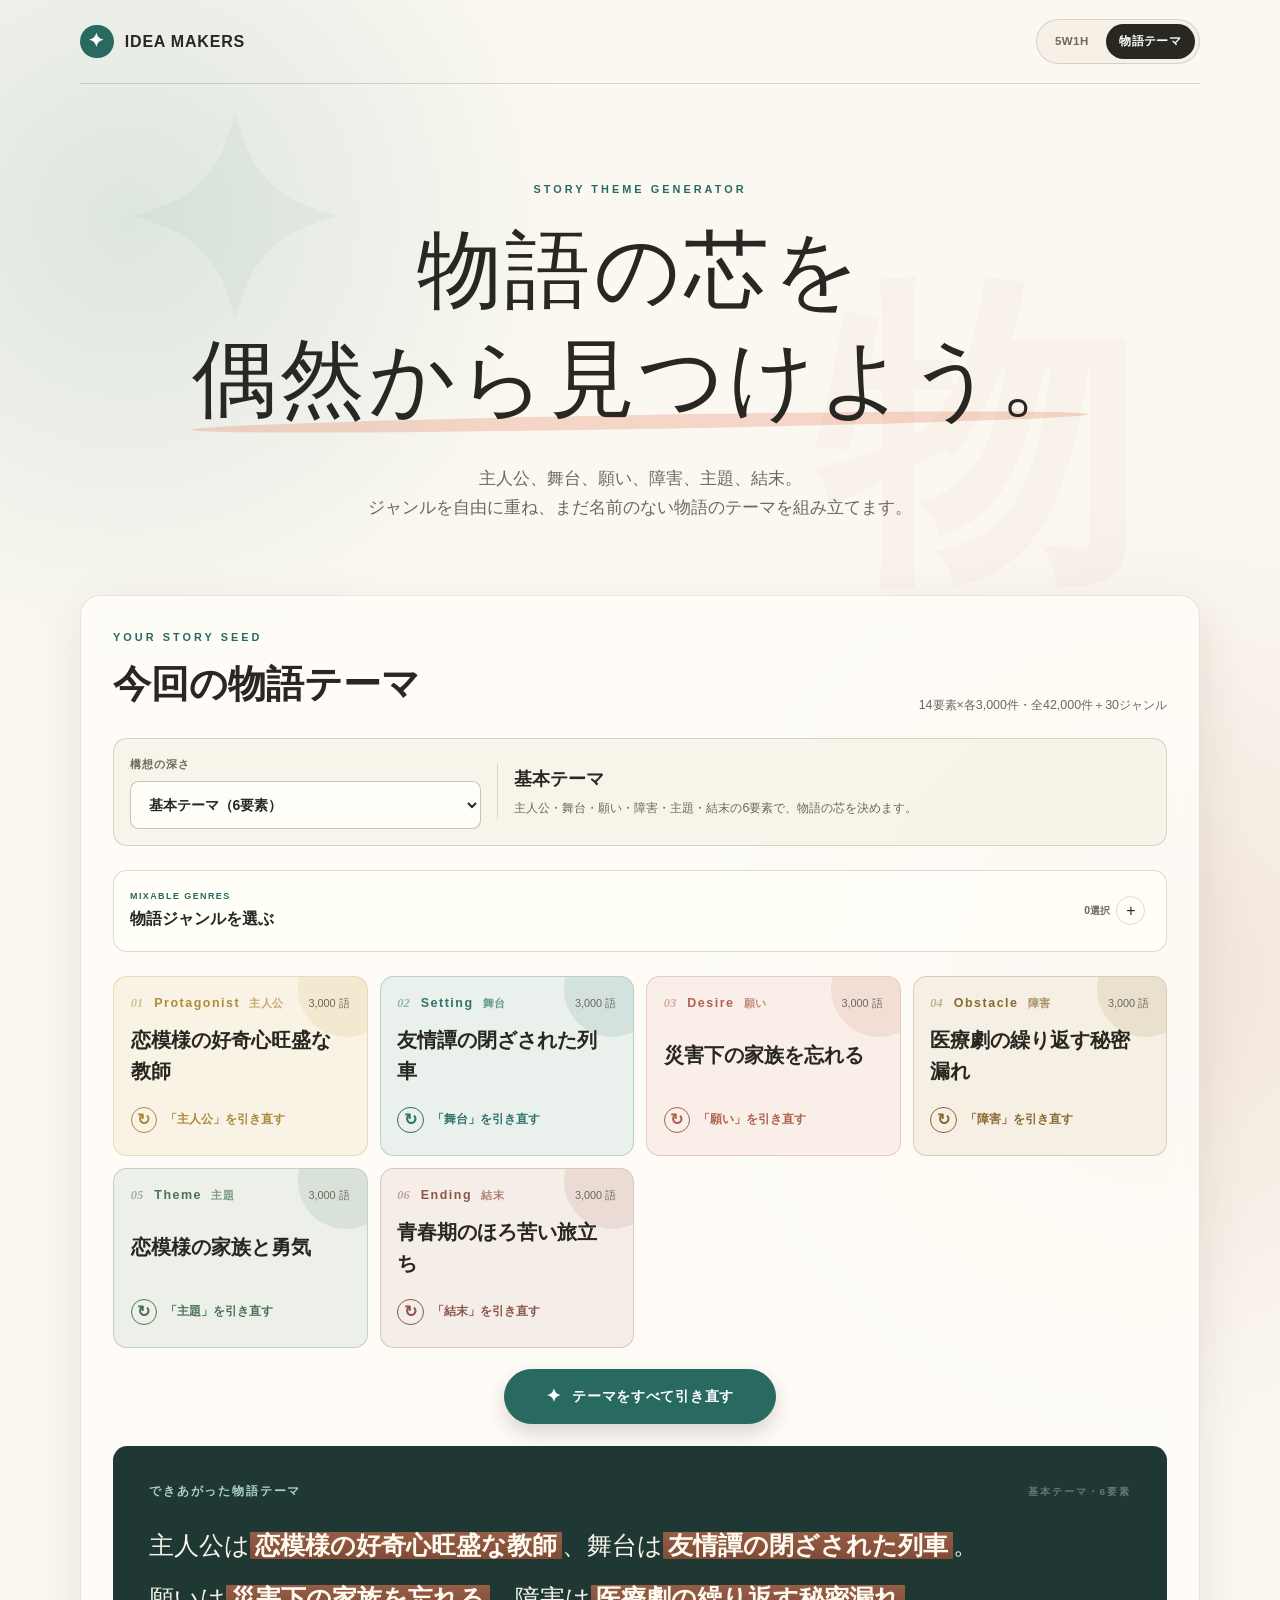
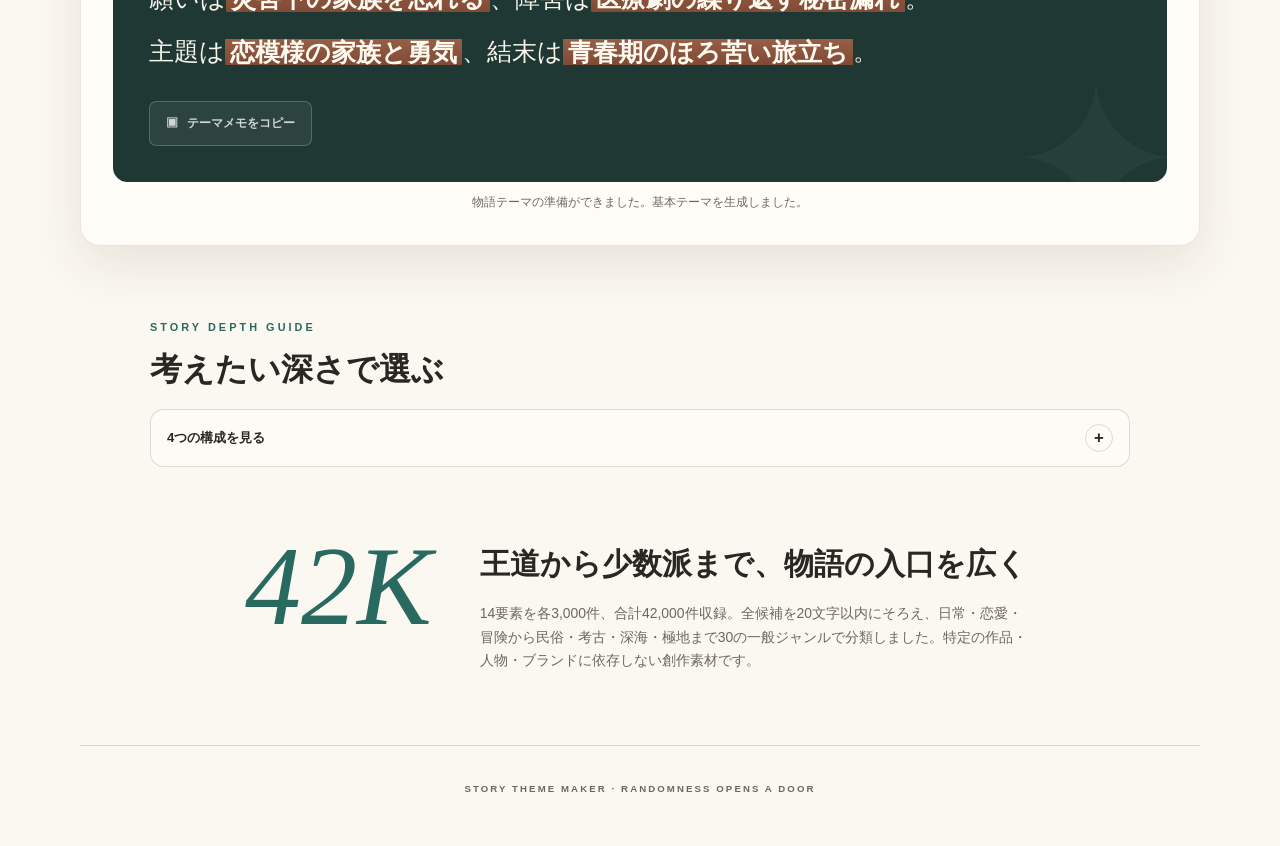
==== story.html @ 65b14dcf "release v1.2.0: add story theme maker" ====
<!doctype html>
<html lang="ja">
  <head>
    <meta charset="UTF-8">
    <meta name="viewport" content="width=device-width, initial-scale=1">
    <meta name="theme-color" content="#f4eee2">
    <meta
      name="description"
      content="主人公・舞台・願い・障害・主題・結末などをランダムに組み合わせる物語テーマメーカー。30ジャンルを複数選択してミックスできます。"
    >
    <title>物語テーマメーカー | 物語の芯をランダムに見つける</title>
    <link rel="stylesheet" href="./styles.css">
    <script src="./story.js" defer></script>
  </head>
  <body class="story-page">
    <a class="skip-link" href="#story-generator">テーマメーカーへ移動</a>

    <div class="page-shell">
      <header class="site-header">
        <a class="brand" href="./" aria-label="5W1H+メーカー トップ">
          <span class="brand-mark story-brand-mark" aria-hidden="true">✦</span>
          <span>IDEA MAKERS</span>
        </a>
        <nav class="mode-nav" aria-label="メーカーを切り替える">
          <a class="mode-link" href="./">5W1H</a>
          <a class="mode-link is-active" href="./story.html" aria-current="page">物語テーマ</a>
        </nav>
      </header>

      <main>
        <section class="hero story-hero" aria-labelledby="page-title">
          <p class="eyebrow">STORY THEME GENERATOR</p>
          <h1 id="page-title">物語の芯を<br><span>偶然から見つけよう。</span></h1>
          <p class="lead">
            主人公、舞台、願い、障害、主題、結末。<br class="lead-break">
            ジャンルを自由に重ね、まだ名前のない物語のテーマを組み立てます。
          </p>
        </section>

        <section id="story-generator" class="generator story-generator" aria-labelledby="story-generator-title" aria-busy="true">
          <div class="section-heading">
            <div>
              <p class="section-kicker">YOUR STORY SEED</p>
              <h2 id="story-generator-title">今回の物語テーマ</h2>
            </div>
            <p class="data-summary" id="story-data-summary">テーマ候補を準備しています…</p>
          </div>

          <div class="format-picker">
            <div class="format-control">
              <label for="story-format-select">構想の深さ</label>
              <select id="story-format-select" disabled aria-describedby="story-format-description"></select>
            </div>
            <div class="format-copy">
              <strong id="story-format-title">基本テーマ</strong>
              <p id="story-format-description">物語の芯となる6要素を組み合わせます。</p>
            </div>
          </div>

          <section class="facet-picker story-genre-picker" aria-labelledby="story-genre-title">
            <details class="facet-master">
              <summary class="facet-master-summary">
                <span>
                  <small>MIXABLE GENRES</small>
                  <strong id="story-genre-title">物語ジャンルを選ぶ</strong>
                </span>
                <span id="story-genre-count">0選択</span>
              </summary>
              <div class="facet-body">
                <div class="facet-heading">
                  <div>
                    <p class="facet-kicker">GENRE MIX</p>
                    <h3>複数ジャンルをミックス</h3>
                  </div>
                  <p>未選択なら全ジャンル、複数選択なら選んだジャンル内から要素ごとにランダム選出します。</p>
                </div>
                <div class="facet-options story-genre-options" id="story-genre-options"></div>
                <div class="facet-footer">
                  <p id="story-genre-summary">ジャンルを準備しています…</p>
                  <button class="facet-clear-button" id="story-genre-clear" type="button" disabled>選択をクリア</button>
                </div>
              </div>
            </details>
          </section>

          <div class="error-panel" id="story-error-panel" role="alert" hidden>
            <div class="error-icon" aria-hidden="true">!</div>
            <div>
              <h3>テーマ候補を読み込めませんでした</h3>
              <p id="story-error-message">通信状態を確認して、もう一度お試しください。</p>
              <p class="local-note">ファイルを直接開かず、ローカルサーバーまたはGitHub Pagesから表示してください。</p>
              <button class="button button-secondary" id="story-retry-button" type="button">もう一度読み込む</button>
            </div>
          </div>

          <div class="word-grid story-grid" id="story-grid" aria-live="polite"></div>

          <div class="main-actions">
            <button class="button button-primary story-primary-button" id="story-reroll-all" type="button" disabled>
              <span class="dice" aria-hidden="true">✦</span>
              テーマをすべて引き直す
            </button>
          </div>

          <section class="sentence-panel story-result-panel" aria-labelledby="story-result-title">
            <div class="sentence-heading">
              <h3 id="story-result-title">できあがった物語テーマ</h3>
              <span id="story-result-format">基本テーマ・6要素</span>
            </div>
            <p class="sentence story-sentence" id="story-result-output">テーマ候補を読み込んでいます。</p>
            <button class="copy-button" id="story-copy-button" type="button" disabled>
              <span aria-hidden="true">▣</span>
              <span id="story-copy-label">テーマメモをコピー</span>
            </button>
          </section>

          <p class="status" id="story-status" role="status" aria-live="polite"></p>
        </section>

        <section class="format-guide" aria-labelledby="story-guide-title">
          <div class="guide-heading">
            <p class="section-kicker">STORY DEPTH GUIDE</p>
            <h2 id="story-guide-title">考えたい深さで選ぶ</h2>
          </div>
          <details class="guide-details">
            <summary>4つの構成を見る</summary>
            <div class="table-wrap">
              <table>
                <thead><tr><th scope="col">構成</th><th scope="col">要素</th><th scope="col">向いている場面</th></tr></thead>
                <tbody>
                  <tr><th scope="row">基本テーマ</th><td>6要素</td><td>短い発想、テーマ決め</td></tr>
                  <tr><th scope="row">人物中心</th><td>8要素</td><td>感情、関係、人物の変化</td></tr>
                  <tr><th scope="row">展開中心</th><td>10要素</td><td>事件、目的、物語の流れ</td></tr>
                  <tr><th scope="row">フル構想</th><td>14要素</td><td>長編の初期設計、案出し</td></tr>
                </tbody>
              </table>
            </div>
          </details>
        </section>

        <aside class="about story-about" aria-labelledby="story-about-title">
          <div class="about-mark" aria-hidden="true">42K</div>
          <div>
            <h2 id="story-about-title">王道から少数派まで、物語の入口を広く</h2>
            <p>
              14要素を各3,000件、合計42,000件収録。全候補を20文字以内にそろえ、日常・恋愛・冒険から民俗・考古・深海・極地まで30の一般ジャンルで分類しました。特定の作品・人物・ブランドに依存しない創作素材です。
            </p>
          </div>
        </aside>
      </main>

      <footer>
        <p>STORY THEME MAKER <span aria-hidden="true">·</span> RANDOMNESS OPENS A DOOR</p>
      </footer>
    </div>

    <noscript><p class="noscript-message">このメーカーを使うにはJavaScriptを有効にしてください。</p></noscript>
  </body>
</html>
---- styles.css ----
:root {
  color-scheme: light;
  --ink: #292722;
  --muted: #6c685f;
  --paper: #fbf8f1;
  --paper-deep: #f2eadc;
  --line: rgba(49, 45, 38, 0.16);
  --accent: #dc5d3f;
  --accent-dark: #b7432b;
  --shadow: 0 18px 50px rgba(58, 46, 30, 0.1);
  --font-sans: "Yu Gothic UI", "Hiragino Kaku Gothic ProN", "Noto Sans JP", sans-serif;
  --font-serif: "Yu Mincho", "Hiragino Mincho ProN", "Noto Serif JP", serif;
}

*,
*::before,
*::after {
  box-sizing: border-box;
}

html {
  scroll-behavior: smooth;
}

body {
  min-width: 320px;
  margin: 0;
  color: var(--ink);
  background:
    radial-gradient(circle at 8% 8%, rgba(218, 154, 93, 0.18), transparent 27rem),
    radial-gradient(circle at 92% 38%, rgba(93, 145, 130, 0.13), transparent 30rem),
    var(--paper);
  font-family: var(--font-sans);
  line-height: 1.7;
  text-rendering: optimizeLegibility;
}

button,
a {
  -webkit-tap-highlight-color: transparent;
}

button {
  font: inherit;
}

button:not(:disabled) {
  cursor: pointer;
}

button:disabled {
  cursor: not-allowed;
}

:focus-visible {
  outline: 3px solid #157a7a;
  outline-offset: 3px;
}

.skip-link {
  position: fixed;
  top: 0.75rem;
  left: 0.75rem;
  z-index: 100;
  padding: 0.65rem 1rem;
  color: white;
  background: var(--ink);
  border-radius: 0.4rem;
  transform: translateY(-180%);
  transition: transform 160ms ease;
}

.skip-link:focus {
  transform: translateY(0);
}

.page-shell {
  min-height: 100vh;
  overflow: hidden;
}

.site-header {
  display: flex;
  align-items: center;
  justify-content: space-between;
  width: min(1120px, calc(100% - 2.5rem));
  min-height: 5.25rem;
  margin: 0 auto;
  border-bottom: 1px solid var(--line);
}

.brand {
  display: inline-flex;
  gap: 0.7rem;
  align-items: center;
  color: var(--ink);
  font-weight: 800;
  letter-spacing: 0.05em;
  text-decoration: none;
}

.brand-mark {
  display: grid;
  width: 2.1rem;
  height: 2.1rem;
  place-items: center;
  color: white;
  background: var(--ink);
  border-radius: 50%;
  font-family: Georgia, serif;
  font-size: 1.2rem;
  font-style: italic;
}

.header-note {
  margin: 0;
  color: var(--muted);
  font-family: var(--font-serif);
  font-size: 0.78rem;
  letter-spacing: 0.08em;
}

.mode-nav {
  display: inline-flex;
  padding: 0.25rem;
  gap: 0.2rem;
  background: rgba(244, 238, 226, 0.74);
  border: 1px solid var(--line);
  border-radius: 999px;
}

.mode-link {
  display: inline-flex;
  min-height: 2.15rem;
  padding: 0.35rem 0.85rem;
  align-items: center;
  justify-content: center;
  color: var(--muted);
  border-radius: 999px;
  font-size: 0.72rem;
  font-weight: 800;
  letter-spacing: 0.04em;
  text-decoration: none;
}

.mode-link:hover {
  color: var(--ink);
}

.mode-link.is-active {
  color: white;
  background: var(--ink);
}

.hero {
  position: relative;
  width: min(920px, calc(100% - 2.5rem));
  margin: 0 auto;
  padding: clamp(3.5rem, 8vw, 6rem) 0 clamp(2.75rem, 6vw, 4.5rem);
  text-align: center;
}

.hero::before,
.hero::after {
  position: absolute;
  z-index: -1;
  color: rgba(42, 39, 34, 0.035);
  font-family: Georgia, serif;
  font-size: clamp(10rem, 28vw, 20rem);
  font-weight: 700;
  line-height: 1;
}

.hero::before {
  top: 1rem;
  left: -8%;
  content: "5";
}

.hero::after {
  right: -7%;
  bottom: -0.5rem;
  content: "?";
  font-style: italic;
}

.eyebrow,
.section-kicker {
  margin: 0 0 1.1rem;
  color: var(--accent-dark);
  font-size: 0.68rem;
  font-weight: 800;
  letter-spacing: 0.28em;
}

.hero h1 {
  margin: 0;
  font-family: var(--font-serif);
  font-size: clamp(2.45rem, 6.8vw, 5.3rem);
  font-weight: 500;
  letter-spacing: 0.04em;
  line-height: 1.28;
}

.hero h1 span {
  position: relative;
  display: inline-block;
}

.hero h1 span::after {
  position: absolute;
  right: 0;
  bottom: 0.05em;
  left: 0;
  z-index: -1;
  height: 0.17em;
  background: rgba(226, 113, 78, 0.26);
  border-radius: 50%;
  content: "";
  transform: rotate(-1deg);
}

.lead {
  margin: 2rem 0 0;
  color: var(--muted);
  font-size: clamp(0.92rem, 2vw, 1.06rem);
}

.generator {
  width: min(1120px, calc(100% - 2.5rem));
  margin: 0 auto;
  padding: clamp(1.15rem, 3vw, 2rem);
  background: rgba(255, 253, 248, 0.82);
  border: 1px solid rgba(72, 61, 45, 0.12);
  border-radius: 1.25rem;
  box-shadow: var(--shadow);
  backdrop-filter: blur(12px);
}

.section-heading {
  display: flex;
  align-items: end;
  justify-content: space-between;
  gap: 2rem;
  margin-bottom: 1.35rem;
}

.section-kicker {
  margin-bottom: 0.4rem;
}

.section-heading h2 {
  margin: 0;
  font-family: var(--font-serif);
  font-size: clamp(1.65rem, 4vw, 2.35rem);
  font-weight: 600;
}

.data-summary {
  margin: 0;
  color: var(--muted);
  font-size: 0.78rem;
  font-variant-numeric: tabular-nums;
}

.format-picker {
  display: grid;
  grid-template-columns: minmax(13rem, 0.7fr) minmax(0, 1.3fr);
  margin-bottom: 1.5rem;
  padding: 1rem;
  gap: 1rem;
  align-items: center;
  background: rgba(244, 238, 226, 0.66);
  border: 1px solid var(--line);
  border-radius: 0.85rem;
}

.format-control label {
  display: block;
  margin-bottom: 0.4rem;
  color: var(--muted);
  font-size: 0.7rem;
  font-weight: 800;
  letter-spacing: 0.08em;
}

.format-control select {
  width: 100%;
  min-height: 3rem;
  padding: 0.62rem 2.5rem 0.62rem 0.85rem;
  color: var(--ink);
  background: #fffdf8;
  border: 1px solid rgba(49, 45, 38, 0.28);
  border-radius: 0.55rem;
  font: inherit;
  font-size: 0.88rem;
  font-weight: 700;
}

.format-control select:disabled {
  opacity: 0.52;
  cursor: not-allowed;
}

.format-copy {
  padding-left: 1rem;
  border-left: 1px solid var(--line);
}

.format-copy strong {
  display: block;
  font-family: var(--font-serif);
  font-size: 1.12rem;
}

.format-copy p {
  margin: 0.2rem 0 0;
  color: var(--muted);
  font-size: 0.78rem;
}

.facet-picker {
  margin-bottom: 1.5rem;
  padding: 1rem;
  background: rgba(255, 253, 248, 0.64);
  border: 1px solid var(--line);
  border-radius: 0.85rem;
}

.facet-master-summary {
  position: relative;
  display: flex;
  min-height: 3rem;
  padding-right: 2.5rem;
  gap: 1rem;
  align-items: center;
  justify-content: space-between;
  list-style: none;
  cursor: pointer;
}

.facet-master-summary::-webkit-details-marker {
  display: none;
}

.facet-master-summary::after {
  position: absolute;
  right: 0.3rem;
  display: grid;
  width: 1.8rem;
  height: 1.8rem;
  place-items: center;
  content: "+";
  border: 1px solid var(--line);
  border-radius: 50%;
  line-height: 1;
}

.facet-master[open] > .facet-master-summary::after {
  content: "−";
}

.facet-master-summary > span:first-child {
  display: grid;
}

.facet-master-summary small {
  color: var(--accent-dark);
  font-size: 0.56rem;
  font-weight: 800;
  letter-spacing: 0.16em;
}

.facet-master-summary strong {
  font-family: var(--font-serif);
  font-size: 1rem;
}

.facet-master-summary > span:last-child {
  color: var(--muted);
  font-size: 0.65rem;
  font-weight: 700;
}

.facet-body {
  margin-top: 0.7rem;
  padding-top: 0.85rem;
  border-top: 1px solid var(--line);
}

.facet-heading {
  display: flex;
  margin-bottom: 0.75rem;
  gap: 1rem;
  align-items: end;
  justify-content: space-between;
}

.facet-heading h3,
.facet-heading p {
  margin: 0;
}

.facet-heading h3 {
  font-family: var(--font-serif);
  font-size: 1.08rem;
}

.facet-heading > p {
  max-width: 31rem;
  color: var(--muted);
  font-size: 0.72rem;
  text-align: right;
}

.facet-kicker {
  color: var(--accent-dark);
  font-size: 0.6rem;
  font-weight: 800;
  letter-spacing: 0.2em;
}

.facet-groups {
  display: grid;
  grid-template-columns: repeat(3, minmax(0, 1fr));
  gap: 0.6rem;
}

.facet-group {
  min-width: 0;
  background: #fffdf8;
  border: 1px solid var(--line);
  border-radius: 0.7rem;
}

.facet-group summary {
  position: relative;
  display: flex;
  min-height: 3.5rem;
  padding: 0.68rem 2.5rem 0.68rem 0.78rem;
  gap: 0.65rem;
  align-items: center;
  justify-content: space-between;
  list-style: none;
  cursor: pointer;
}

.facet-group summary::-webkit-details-marker {
  display: none;
}

.facet-group summary::after {
  position: absolute;
  right: 0.72rem;
  color: var(--muted);
  content: "+";
  font-size: 1.1rem;
  line-height: 1;
}

.facet-group[open] summary::after {
  content: "−";
}

.facet-group summary > span:first-child {
  display: grid;
  min-width: 0;
}

.facet-group summary strong {
  font-size: 0.8rem;
}

.facet-group summary small {
  overflow: hidden;
  color: var(--muted);
  font-size: 0.62rem;
  font-weight: 500;
  text-overflow: ellipsis;
  white-space: nowrap;
}

.facet-selected-count {
  flex: 0 0 auto;
  padding: 0.14rem 0.4rem;
  color: var(--accent-dark);
  background: rgba(220, 93, 63, 0.08);
  border-radius: 999px;
  font-size: 0.62rem;
  font-weight: 800;
}

.facet-options {
  max-height: 19rem;
  padding: 0.75rem;
  overflow-y: auto;
  border-top: 1px solid var(--line);
  overscroll-behavior: contain;
  scrollbar-gutter: stable;
}

.facet-tier {
  min-width: 0;
  margin: 0;
  padding: 0;
  border: 0;
}

.facet-tier + .facet-tier {
  margin-top: 0.8rem;
}

.facet-tier legend {
  margin-bottom: 0.35rem;
  padding: 0;
  color: var(--muted);
  font-size: 0.58rem;
  font-weight: 800;
  letter-spacing: 0.08em;
}

.facet-tier-niche legend {
  color: #735d92;
}

.facet-chip-list {
  display: flex;
  flex-wrap: wrap;
  gap: 0.35rem;
}

.facet-chip {
  position: relative;
  display: inline-flex;
}

.facet-chip input {
  position: absolute;
  width: 1px;
  height: 1px;
  opacity: 0;
}

.facet-chip span {
  display: inline-flex;
  min-height: 2rem;
  padding: 0.3rem 0.58rem;
  align-items: center;
  color: #585349;
  background: #f7f1e7;
  border: 1px solid transparent;
  border-radius: 999px;
  font-size: 0.68rem;
  font-weight: 700;
  line-height: 1.2;
  transition: background-color 140ms ease, border-color 140ms ease, color 140ms ease;
}

.facet-chip-niche span {
  background: #f3eef7;
}

.facet-chip input:checked + span {
  color: white;
  background: var(--ink);
  border-color: var(--ink);
}

.facet-chip input:focus-visible + span {
  outline: 3px solid #157a7a;
  outline-offset: 2px;
}

.facet-chip input:disabled + span {
  opacity: 0.48;
  cursor: not-allowed;
}

.facet-footer {
  display: flex;
  min-height: 2.4rem;
  margin-top: 0.65rem;
  gap: 1rem;
  align-items: center;
  justify-content: space-between;
}

.facet-footer p {
  margin: 0;
  color: var(--muted);
  font-size: 0.68rem;
}

.facet-status-copy {
  min-width: 0;
}

.facet-footer .facet-current-mix {
  margin-top: 0.15rem;
  color: var(--ink);
  font-weight: 700;
}

.facet-clear-button {
  flex: 0 0 auto;
  padding: 0.35rem 0.6rem;
  color: var(--muted);
  background: transparent;
  border: 1px solid var(--line);
  border-radius: 999px;
  font-size: 0.65rem;
  font-weight: 700;
}

.facet-clear-button:not(:disabled):hover {
  color: var(--ink);
  border-color: rgba(41, 39, 34, 0.42);
}

.facet-clear-button:disabled {
  opacity: 0.45;
}

.word-grid {
  display: grid;
  grid-template-columns: repeat(4, minmax(0, 1fr));
  gap: 0.75rem;
}

.word-card {
  --card-color: #d3795d;
  position: relative;
  display: flex;
  min-height: 11.25rem;
  padding: 1rem 1.05rem 0.8rem;
  overflow: hidden;
  flex-direction: column;
  background: color-mix(in srgb, var(--card-color) 10%, #fffdf8);
  border: 1px solid color-mix(in srgb, var(--card-color) 28%, transparent);
  border-radius: 0.85rem;
  transition: box-shadow 200ms ease, transform 200ms ease;
}

.word-card::before {
  position: absolute;
  top: -2.2rem;
  right: -1.7rem;
  width: 6rem;
  height: 6rem;
  background: color-mix(in srgb, var(--card-color) 12%, transparent);
  border-radius: 50%;
  content: "";
}

.word-card:hover {
  box-shadow: 0 10px 25px rgba(52, 45, 34, 0.08);
  transform: translateY(-2px);
}

.card-when { --card-color: #d66a4c; }
.card-where { --card-color: #317e78; }
.card-who { --card-color: #c3983e; }
.card-what { --card-color: #6872a1; }
.card-how { --card-color: #9a648a; }
.card-action { --card-color: #597344; }

.card-topline {
  position: relative;
  display: flex;
  align-items: center;
  justify-content: space-between;
  gap: 0.5rem;
}

.card-topline h3 {
  margin: 0;
  color: color-mix(in srgb, var(--card-color) 88%, #23211d);
  font-size: 0.78rem;
  letter-spacing: 0.12em;
}

.card-topline h3 small {
  display: inline-block;
  margin-left: 0.28rem;
  font-size: 0.68rem;
  font-weight: 700;
  letter-spacing: 0.02em;
  opacity: 0.7;
}

.card-topline h3 span {
  margin-right: 0.38rem;
  opacity: 0.48;
  font-family: Georgia, serif;
  font-style: italic;
  letter-spacing: 0;
}

.word-count {
  color: var(--muted);
  font-size: 0.68rem;
  font-variant-numeric: tabular-nums;
}

.word-output {
  position: relative;
  display: flex;
  min-height: 4.25rem;
  margin: auto 0;
  align-items: center;
  color: var(--ink);
  font-family: var(--font-serif);
  font-size: clamp(1.08rem, 1.9vw, 1.38rem);
  font-weight: 600;
  line-height: 1.5;
  overflow-wrap: anywhere;
}

.word-output.is-loading {
  width: 78%;
  min-height: 1.8rem;
  color: transparent;
  background: linear-gradient(90deg, rgba(80, 72, 60, 0.06), rgba(80, 72, 60, 0.14), rgba(80, 72, 60, 0.06));
  background-size: 220% 100%;
  border-radius: 0.3rem;
  animation: loading 1.3s infinite linear;
}

.redraw-button {
  position: relative;
  display: inline-flex;
  min-height: 2.75rem;
  padding: 0.55rem 0;
  gap: 0.5rem;
  align-items: center;
  align-self: flex-start;
  color: color-mix(in srgb, var(--card-color) 86%, #222);
  background: transparent;
  border: 0;
  font-size: 0.72rem;
  font-weight: 700;
}

.redraw-button:not(:disabled):hover .redraw-icon {
  transform: rotate(180deg);
}

.redraw-button:disabled {
  opacity: 0.42;
}

.redraw-icon {
  display: grid;
  width: 1.65rem;
  height: 1.65rem;
  place-items: center;
  border: 1px solid currentColor;
  border-radius: 50%;
  font-size: 1rem;
  line-height: 1;
  transition: transform 260ms ease;
}

.main-actions {
  display: flex;
  justify-content: center;
  padding: 1.35rem 0 0.15rem;
}

.button {
  display: inline-flex;
  min-height: 3.15rem;
  padding: 0.72rem 1.5rem;
  gap: 0.65rem;
  align-items: center;
  justify-content: center;
  border-radius: 999px;
  font-size: 0.88rem;
  font-weight: 800;
  letter-spacing: 0.05em;
  transition: background-color 180ms ease, box-shadow 180ms ease, transform 180ms ease;
}

.button-primary {
  min-width: min(100%, 17rem);
  color: white;
  background: var(--ink);
  border: 1px solid var(--ink);
  box-shadow: 0 9px 20px rgba(37, 34, 29, 0.18);
}

.button-primary:not(:disabled):hover {
  background: var(--accent-dark);
  border-color: var(--accent-dark);
  box-shadow: 0 12px 24px rgba(183, 67, 43, 0.22);
  transform: translateY(-2px);
}

.button-primary:disabled {
  opacity: 0.4;
  box-shadow: none;
}

.button-secondary {
  margin-top: 0.9rem;
  color: var(--ink);
  background: white;
  border: 1px solid var(--line);
}

.button-secondary:hover {
  border-color: rgba(41, 39, 34, 0.5);
}

.dice {
  font-size: 1.1rem;
}

.sentence-panel {
  position: relative;
  margin-top: 1.25rem;
  padding: clamp(1.4rem, 4vw, 2.25rem);
  overflow: hidden;
  color: #f9f5eb;
  background: #2c2a25;
  border-radius: 0.9rem;
}

.sentence-panel::after {
  position: absolute;
  right: -1rem;
  bottom: -5.3rem;
  color: rgba(255, 255, 255, 0.035);
  content: "?";
  font-family: Georgia, serif;
  font-size: 13rem;
  font-style: italic;
  line-height: 1;
  pointer-events: none;
}

.sentence-heading {
  position: relative;
  z-index: 1;
  display: flex;
  align-items: center;
  justify-content: space-between;
  gap: 1rem;
}

.sentence-heading h3 {
  margin: 0;
  color: #e4b6a8;
  font-size: 0.72rem;
  letter-spacing: 0.16em;
}

.sentence-heading > span {
  color: rgba(255, 255, 255, 0.32);
  font-size: 0.62rem;
  font-weight: 700;
  letter-spacing: 0.2em;
}

.sentence {
  position: relative;
  z-index: 1;
  margin: 1.05rem 0 1.4rem;
  font-family: var(--font-serif);
  font-size: clamp(1.25rem, 3.2vw, 1.85rem);
  line-height: 2.15;
  white-space: pre-line;
}

.result-word {
  padding: 0.08em 0.2em;
  color: #fffaf0;
  background: linear-gradient(transparent 8%, rgba(220, 93, 63, 0.72) 8%, rgba(183, 67, 43, 0.82) 92%, transparent 92%);
  border-radius: 0.16em;
  box-decoration-break: clone;
  font-weight: 800;
  -webkit-box-decoration-break: clone;
}

.copy-button {
  position: relative;
  z-index: 1;
  display: inline-flex;
  min-height: 2.8rem;
  padding: 0.55rem 1rem;
  gap: 0.55rem;
  align-items: center;
  color: rgba(255, 255, 255, 0.78);
  background: rgba(255, 255, 255, 0.06);
  border: 1px solid rgba(255, 255, 255, 0.2);
  border-radius: 0.45rem;
  font-size: 0.75rem;
  font-weight: 700;
}

.copy-button:not(:disabled):hover {
  color: white;
  background: rgba(255, 255, 255, 0.12);
}

.copy-button:disabled {
  opacity: 0.4;
}

.status {
  min-height: 1.5em;
  margin: 0.7rem 0 0;
  color: var(--muted);
  font-size: 0.72rem;
  text-align: center;
}

.error-panel {
  display: flex;
  margin-bottom: 1.5rem;
  padding: 1.25rem;
  gap: 1rem;
  color: #56291f;
  background: #fff1eb;
  border: 1px solid #e8b3a3;
  border-radius: 0.8rem;
}

.error-panel[hidden] {
  display: none;
}

.error-icon {
  display: grid;
  width: 2rem;
  height: 2rem;
  flex: 0 0 auto;
  place-items: center;
  color: white;
  background: var(--accent-dark);
  border-radius: 50%;
  font-weight: 900;
}

.error-panel h3,
.error-panel p {
  margin: 0;
}

.error-panel p {
  margin-top: 0.3rem;
  font-size: 0.84rem;
}

.error-panel .local-note {
  color: #785449;
  font-size: 0.74rem;
}

.format-guide {
  width: min(980px, calc(100% - 2.5rem));
  margin: clamp(2.75rem, 6vw, 4.5rem) auto 0;
}

.guide-heading {
  margin-bottom: 0.8rem;
}

.guide-heading .section-kicker {
  margin-bottom: 0.35rem;
}

.guide-heading h2 {
  margin: 0;
  font-family: var(--font-serif);
  font-size: clamp(1.55rem, 3vw, 2rem);
  font-weight: 600;
}

.table-wrap {
  overflow-x: auto;
  background: rgba(255, 253, 248, 0.72);
  border: 1px solid var(--line);
  border-radius: 0.85rem;
}

.guide-details {
  overflow: hidden;
  background: rgba(255, 253, 248, 0.72);
  border: 1px solid var(--line);
  border-radius: 0.85rem;
}

.guide-details summary {
  position: relative;
  display: flex;
  min-height: 3.5rem;
  padding: 0.8rem 3.25rem 0.8rem 1rem;
  align-items: center;
  color: var(--ink);
  font-size: 0.82rem;
  font-weight: 800;
  list-style: none;
  cursor: pointer;
}

.guide-details summary::-webkit-details-marker {
  display: none;
}

.guide-details summary::after {
  position: absolute;
  right: 1rem;
  display: grid;
  width: 1.75rem;
  height: 1.75rem;
  place-items: center;
  content: "+";
  border: 1px solid var(--line);
  border-radius: 50%;
  font-size: 1.05rem;
  line-height: 1;
  transition: transform 180ms ease;
}

.guide-details[open] summary::after {
  content: "−";
  transform: rotate(180deg);
}

.guide-details .table-wrap {
  border-width: 1px 0 0;
  border-radius: 0;
}

.format-guide table {
  width: 100%;
  min-width: 680px;
  border-collapse: collapse;
  font-size: 0.82rem;
}

.format-guide th,
.format-guide td {
  padding: 0.85rem 1rem;
  border-bottom: 1px solid var(--line);
  text-align: left;
  vertical-align: top;
}

.format-guide thead th {
  color: var(--muted);
  background: rgba(242, 234, 220, 0.58);
  font-size: 0.68rem;
  letter-spacing: 0.08em;
}

.format-guide tbody th {
  color: var(--accent-dark);
  white-space: nowrap;
}

.format-guide tbody tr:last-child th,
.format-guide tbody tr:last-child td {
  border-bottom: 0;
}

.about {
  display: grid;
  grid-template-columns: auto minmax(0, 1fr);
  width: min(790px, calc(100% - 3rem));
  margin: clamp(2.75rem, 6vw, 4.5rem) auto;
  gap: clamp(1.4rem, 5vw, 3rem);
  align-items: start;
}

.about-mark {
  color: rgba(43, 41, 36, 0.18);
  font-family: Georgia, serif;
  font-size: clamp(4rem, 11vw, 7rem);
  font-style: italic;
  line-height: 0.85;
}

.about h2 {
  margin: 0 0 0.8rem;
  font-family: var(--font-serif);
  font-size: clamp(1.4rem, 3vw, 1.85rem);
  font-weight: 600;
}

.about p {
  margin: 0;
  color: var(--muted);
  font-size: 0.87rem;
}

footer {
  width: min(1120px, calc(100% - 2.5rem));
  margin: 0 auto;
  padding: 1.6rem 0 2.4rem;
  color: var(--muted);
  border-top: 1px solid var(--line);
  font-size: 0.6rem;
  font-weight: 700;
  letter-spacing: 0.22em;
  text-align: center;
}

.noscript-message {
  position: fixed;
  right: 1rem;
  bottom: 1rem;
  left: 1rem;
  z-index: 10;
  margin: 0;
  padding: 1rem;
  color: white;
  background: #7d3023;
  border-radius: 0.5rem;
  text-align: center;
}

.story-page {
  --accent: #3f8177;
  --accent-dark: #286960;
  background:
    radial-gradient(circle at 10% 9%, rgba(74, 143, 130, 0.17), transparent 28rem),
    radial-gradient(circle at 90% 40%, rgba(183, 112, 83, 0.14), transparent 30rem),
    var(--paper);
}

.story-brand-mark {
  background: #286960;
  font-family: Georgia, serif;
  font-style: normal;
}

.story-hero::before {
  top: 0.6rem;
  left: -7%;
  content: "✦";
  color: rgba(40, 105, 96, 0.045);
  font-size: clamp(9rem, 24vw, 17rem);
}

.story-hero::after {
  right: -4%;
  bottom: -0.2rem;
  content: "物";
  color: rgba(183, 112, 83, 0.045);
  font-style: normal;
}

.story-genre-options {
  max-height: min(23rem, 55vh);
  background: #fffdf8;
  border: 1px solid var(--line);
  border-radius: 0.7rem;
}

.story-genre-picker .facet-footer > p {
  color: var(--ink);
  font-weight: 700;
}

.story-card .word-output {
  font-size: clamp(1.03rem, 1.7vw, 1.28rem);
}

.story-primary-button {
  background: #286960;
  border-color: #286960;
}

.story-primary-button:not(:disabled):hover {
  background: #1f554e;
  border-color: #1f554e;
  box-shadow: 0 12px 24px rgba(31, 85, 78, 0.22);
}

.story-result-panel {
  background: #203834;
}

.story-result-panel::after {
  content: "✦";
  color: rgba(255, 255, 255, 0.035);
  font-style: normal;
}

.story-result-panel .sentence-heading h3 {
  color: #acd2ca;
}

.story-result-panel .result-word {
  background: linear-gradient(transparent 8%, rgba(191, 107, 76, 0.74) 8%, rgba(145, 77, 53, 0.86) 92%, transparent 92%);
}

.story-sentence {
  font-size: clamp(1.08rem, 2.6vw, 1.55rem);
}

.story-about .about-mark {
  color: #286960;
}

@keyframes loading {
  to { background-position: -220% 0; }
}

@media (max-width: 1040px) {
  .word-grid {
    grid-template-columns: repeat(3, minmax(0, 1fr));
  }
}

@media (max-width: 760px) {
  .word-grid {
    grid-template-columns: repeat(2, minmax(0, 1fr));
  }

  .section-heading {
    align-items: start;
    flex-direction: column;
    gap: 0.5rem;
  }

  .format-picker {
    grid-template-columns: 1fr;
  }

  .format-copy {
    padding: 0.75rem 0 0;
    border-top: 1px solid var(--line);
    border-left: 0;
  }

  .facet-heading {
    align-items: start;
    flex-direction: column;
    gap: 0.25rem;
  }

  .facet-heading > p {
    text-align: left;
  }

  .facet-groups {
    grid-template-columns: 1fr;
  }
}

@media (max-width: 540px) {
  body {
    line-height: 1.58;
  }

  .site-header {
    width: calc(100% - 1.5rem);
    min-height: 3.8rem;
  }

  .header-note {
    display: none;
  }

  .lead-break {
    display: none;
  }

  .hero {
    width: calc(100% - 1.5rem);
    padding: 2.2rem 0 1.8rem;
  }

  .hero::before,
  .hero::after {
    font-size: 9rem;
  }

  .hero h1 {
    font-size: clamp(2rem, 11vw, 2.65rem);
  }

  .lead {
    margin-top: 1.1rem;
    font-size: 0.84rem;
  }

  .generator {
    width: calc(100% - 1.25rem);
    padding: 0.8rem;
    border-radius: 0.9rem;
  }

  .section-heading {
    margin-bottom: 0.8rem;
  }

  .section-heading h2 {
    font-size: 1.45rem;
  }

  .format-picker {
    margin-bottom: 0.75rem;
    padding: 0.7rem;
    gap: 0.5rem;
  }

  .format-control select {
    min-height: 2.85rem;
    font-size: 1rem;
  }

  .format-copy {
    padding-top: 0.55rem;
  }

  .format-copy strong {
    font-size: 1rem;
  }

  .format-copy p {
    font-size: 0.72rem;
  }

  .facet-picker {
    margin-bottom: 0.75rem;
    padding: 0.7rem;
  }

  .facet-master-summary > span:last-child {
    display: none;
  }

  .facet-heading {
    margin-bottom: 0.55rem;
  }

  .facet-heading h3 {
    font-size: 1rem;
  }

  .facet-heading > p {
    font-size: 0.67rem;
  }

  .facet-groups {
    gap: 0.4rem;
  }

  .facet-group summary {
    min-height: 3.15rem;
    padding-block: 0.5rem;
  }

  .facet-options {
    max-height: min(17rem, 48vh);
    padding: 0.65rem;
  }

  .facet-chip span {
    min-height: 2.2rem;
    padding-inline: 0.65rem;
    font-size: 0.7rem;
  }

  .facet-footer {
    align-items: start;
    flex-direction: column;
    gap: 0.4rem;
  }

  .word-grid {
    grid-template-columns: 1fr;
    gap: 0.5rem;
  }

  .word-card {
    display: grid;
    grid-template-columns: minmax(0, 1fr) 2.75rem;
    min-height: 0;
    padding: 0.7rem 0.75rem;
    gap: 0.25rem 0.65rem;
  }

  .word-card::before {
    top: -3.5rem;
    right: -2.75rem;
  }

  .card-topline {
    grid-column: 1 / -1;
  }

  .card-topline h3 {
    font-size: 0.72rem;
  }

  .word-output {
    grid-column: 1;
    grid-row: 2;
    min-height: 2.85rem;
    margin: 0;
    font-size: 1.02rem;
    line-height: 1.42;
  }

  .redraw-button {
    grid-column: 2;
    grid-row: 2;
    width: 2.75rem;
    min-height: 2.75rem;
    padding: 0;
    justify-content: center;
    align-self: center;
  }

  .redraw-button > span:last-child {
    position: absolute;
    width: 1px;
    height: 1px;
    padding: 0;
    overflow: hidden;
    clip: rect(0 0 0 0);
    white-space: nowrap;
    border: 0;
  }

  .redraw-icon {
    width: 2.2rem;
    height: 2.2rem;
  }

  .main-actions {
    padding-top: 0.8rem;
  }

  .button-primary {
    width: 100%;
  }

  .sentence-panel {
    margin-top: 0.8rem;
    padding: 1rem;
  }

  .sentence {
    margin: 0.75rem 0 1rem;
    font-size: 1rem;
    line-height: 2.05;
  }

  .format-guide {
    width: calc(100% - 1.25rem);
    margin-top: 2.25rem;
  }

  .guide-heading {
    margin-bottom: 0.55rem;
  }

  .guide-heading h2 {
    font-size: 1.35rem;
  }

  .guide-details summary {
    min-height: 3.2rem;
    font-size: 0.76rem;
  }

  .about {
    grid-template-columns: 1fr;
    width: calc(100% - 1.5rem);
    margin: 2.5rem auto;
    gap: 0.8rem;
  }

  .about-mark {
    font-size: 3rem;
  }

  .about h2 {
    font-size: 1.3rem;
  }

  .about p {
    font-size: 0.8rem;
  }

  footer {
    width: calc(100% - 1.5rem);
    padding: 1.2rem 0 calc(1.5rem + env(safe-area-inset-bottom));
    letter-spacing: 0.14em;
  }
}

@media (hover: none) {
  .word-card:hover {
    box-shadow: none;
    transform: none;
  }
}

@media (prefers-reduced-motion: reduce) {
  html {
    scroll-behavior: auto;
  }

  *,
  *::before,
  *::after {
    scroll-behavior: auto !important;
    animation-duration: 0.01ms !important;
    animation-iteration-count: 1 !important;
    transition-duration: 0.01ms !important;
  }
}

@media (prefers-contrast: more) {
  :root {
    --line: rgba(0, 0, 0, 0.5);
  }

  .word-card,
  .generator {
    border-color: rgba(0, 0, 0, 0.45);
  }
}
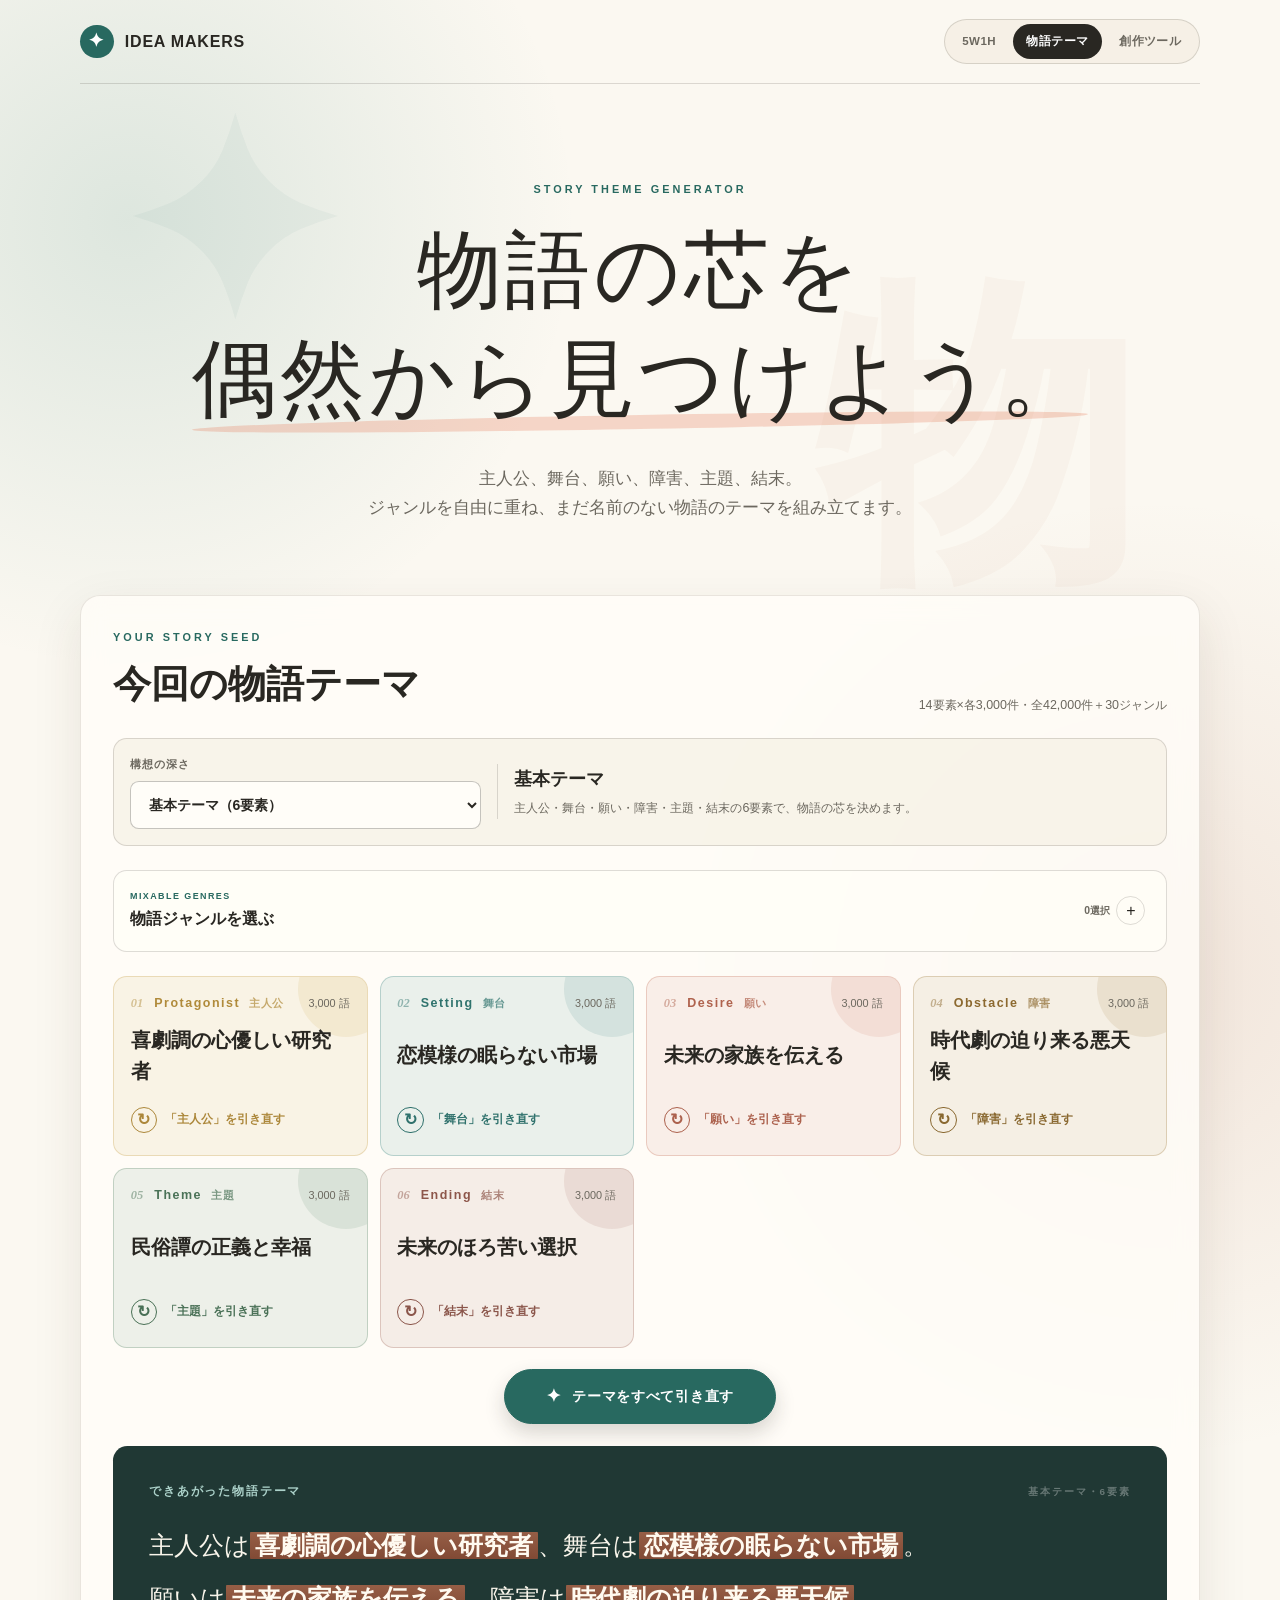
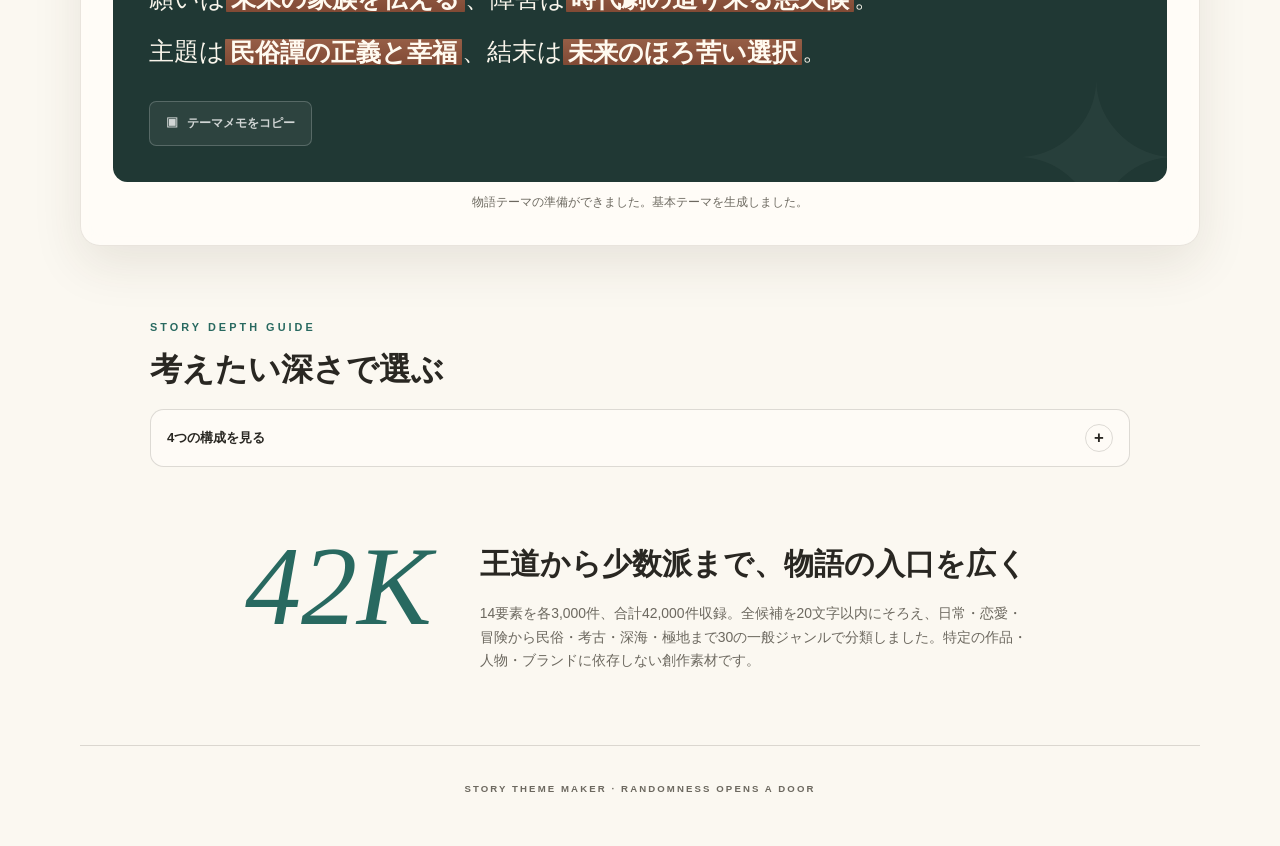
==== commit 3e53eb32: "release v1.3.0: add eight creative makers" ====
--- a/story.html
+++ b/story.html
@@ -24,6 +24,7 @@
         <nav class="mode-nav" aria-label="メーカーを切り替える">
           <a class="mode-link" href="./">5W1H</a>
           <a class="mode-link is-active" href="./story.html" aria-current="page">物語テーマ</a>
+          <a class="mode-link" href="./makers.html">創作ツール</a>
         </nav>
       </header>
 
--- a/styles.css
+++ b/styles.css
@@ -127,6 +127,7 @@
   background: rgba(244, 238, 226, 0.74);
   border: 1px solid var(--line);
   border-radius: 999px;
+  white-space: nowrap;
 }
 
 .mode-link {
@@ -1205,6 +1206,230 @@
   color: #286960;
 }
 
+.maker-hub-page,
+.maker-page {
+  --accent: var(--maker-accent, #75548d);
+  --accent-dark: var(--maker-accent, #75548d);
+  background:
+    radial-gradient(circle at 9% 8%, rgba(117, 84, 141, 0.16), transparent 28rem),
+    radial-gradient(circle at 91% 38%, rgba(65, 126, 115, 0.13), transparent 30rem),
+    var(--paper);
+}
+
+.maker-brand-mark {
+  background: var(--maker-accent, #75548d);
+  font-family: Georgia, serif;
+  font-style: normal;
+}
+
+.maker-hub-hero::before,
+.maker-hero::before {
+  top: 0.8rem;
+  left: -7%;
+  color: rgba(117, 84, 141, 0.045);
+  content: "8";
+}
+
+.maker-hub-hero::after,
+.maker-hero::after {
+  right: -5%;
+  color: rgba(61, 125, 115, 0.045);
+  content: "✦";
+  font-style: normal;
+}
+
+.maker-back-link {
+  display: inline-flex;
+  margin-bottom: 1.25rem;
+  color: var(--muted);
+  font-size: 0.72rem;
+  font-weight: 800;
+  letter-spacing: 0.06em;
+  text-decoration: none;
+}
+
+.maker-back-link:hover {
+  color: var(--ink);
+}
+
+.maker-list {
+  width: min(1120px, calc(100% - 2.5rem));
+  margin: 0 auto;
+}
+
+.maker-list-heading {
+  margin-bottom: 1.25rem;
+}
+
+.maker-card-grid {
+  display: grid;
+  grid-template-columns: repeat(4, minmax(0, 1fr));
+  gap: 0.85rem;
+}
+
+.maker-choice-card {
+  --maker-color: #75548d;
+  position: relative;
+  display: flex;
+  min-height: 17rem;
+  padding: 1.2rem;
+  overflow: hidden;
+  flex-direction: column;
+  color: var(--ink);
+  background: color-mix(in srgb, var(--maker-color) 9%, #fffdf8);
+  border: 1px solid color-mix(in srgb, var(--maker-color) 26%, transparent);
+  border-radius: 1rem;
+  text-decoration: none;
+  transition: box-shadow 180ms ease, transform 180ms ease;
+}
+
+.maker-choice-card::after {
+  position: absolute;
+  right: -1rem;
+  bottom: -4.5rem;
+  color: color-mix(in srgb, var(--maker-color) 8%, transparent);
+  content: "?";
+  font-family: Georgia, serif;
+  font-size: 10rem;
+  font-style: italic;
+  line-height: 1;
+}
+
+.maker-choice-card:hover {
+  box-shadow: 0 14px 30px rgba(52, 45, 34, 0.12);
+  transform: translateY(-3px);
+}
+
+.maker-choice-number,
+.maker-choice-card small,
+.maker-choice-card h3,
+.maker-choice-card p,
+.maker-choice-action {
+  position: relative;
+  z-index: 1;
+}
+
+.maker-choice-number {
+  align-self: flex-end;
+  color: color-mix(in srgb, var(--maker-color) 82%, #222);
+  font-family: Georgia, serif;
+  font-size: 1.3rem;
+  font-style: italic;
+}
+
+.maker-choice-card small {
+  margin-top: 1.5rem;
+  color: color-mix(in srgb, var(--maker-color) 85%, #222);
+  font-size: 0.58rem;
+  font-weight: 900;
+  letter-spacing: 0.18em;
+}
+
+.maker-choice-card h3 {
+  margin: 0.2rem 0 0;
+  font-family: var(--font-serif);
+  font-size: 1.35rem;
+}
+
+.maker-choice-card p {
+  margin: 0.8rem 0 1.2rem;
+  color: var(--muted);
+  font-size: 0.75rem;
+}
+
+.maker-choice-action {
+  margin-top: auto;
+  color: color-mix(in srgb, var(--maker-color) 85%, #222);
+  font-size: 0.72rem;
+  font-weight: 900;
+}
+
+.maker-hub-about .about-mark,
+.maker-about .about-mark {
+  color: var(--maker-accent, #75548d);
+}
+
+.maker-genre-options {
+  max-height: min(23rem, 55vh);
+  background: #fffdf8;
+  border: 1px solid var(--line);
+  border-radius: 0.7rem;
+}
+
+.maker-genre-picker .facet-footer > p {
+  color: var(--ink);
+  font-weight: 700;
+}
+
+.maker-primary-button {
+  background: var(--maker-accent, #75548d);
+  border-color: var(--maker-accent, #75548d);
+}
+
+.maker-primary-button:not(:disabled):hover {
+  background: color-mix(in srgb, var(--maker-accent, #75548d) 82%, #111);
+  border-color: color-mix(in srgb, var(--maker-accent, #75548d) 82%, #111);
+  box-shadow: 0 12px 24px color-mix(in srgb, var(--maker-accent, #75548d) 22%, transparent);
+}
+
+.maker-result-panel {
+  background: color-mix(in srgb, var(--maker-accent, #75548d) 28%, #171813);
+}
+
+.maker-result-panel::after {
+  color: rgba(255, 255, 255, 0.035);
+  content: "✦";
+  font-style: normal;
+}
+
+.maker-result-panel .sentence-heading h3 {
+  color: color-mix(in srgb, var(--maker-accent, #75548d) 35%, #fff);
+}
+
+.maker-result-panel .result-word {
+  background: linear-gradient(transparent 8%, color-mix(in srgb, var(--maker-accent, #75548d) 78%, #8d4536) 8%, color-mix(in srgb, var(--maker-accent, #75548d) 62%, #633528) 92%, transparent 92%);
+}
+
+.maker-sentence {
+  font-size: clamp(1.05rem, 2.5vw, 1.5rem);
+}
+
+.maker-element-list {
+  display: grid;
+  grid-template-columns: repeat(4, minmax(0, 1fr));
+  gap: 0.55rem;
+}
+
+.maker-element-chip {
+  display: grid;
+  grid-template-columns: auto 1fr;
+  padding: 0.7rem 0.8rem;
+  gap: 0.05rem 0.55rem;
+  background: rgba(255, 253, 248, 0.72);
+  border: 1px solid var(--line);
+  border-radius: 0.65rem;
+}
+
+.maker-element-chip small {
+  grid-row: 1 / 3;
+  color: var(--muted);
+  font-family: Georgia, serif;
+  font-style: italic;
+}
+
+.maker-element-chip strong {
+  overflow: hidden;
+  font-size: 0.68rem;
+  letter-spacing: 0.04em;
+  text-overflow: ellipsis;
+  white-space: nowrap;
+}
+
+.maker-element-chip span {
+  color: var(--muted);
+  font-size: 0.64rem;
+}
+
 @keyframes loading {
   to { background-position: -220% 0; }
 }
@@ -1212,6 +1437,11 @@
 @media (max-width: 1040px) {
   .word-grid {
     grid-template-columns: repeat(3, minmax(0, 1fr));
+  }
+
+  .maker-card-grid,
+  .maker-element-list {
+    grid-template-columns: repeat(2, minmax(0, 1fr));
   }
 }
 
@@ -1249,6 +1479,14 @@
   .facet-groups {
     grid-template-columns: 1fr;
   }
+
+  .maker-card-grid {
+    grid-template-columns: 1fr;
+  }
+
+  .maker-choice-card {
+    min-height: 13rem;
+  }
 }
 
 @media (max-width: 540px) {
@@ -1259,6 +1497,21 @@
   .site-header {
     width: calc(100% - 1.5rem);
     min-height: 3.8rem;
+    gap: 0.5rem;
+  }
+
+  .brand > span:last-child {
+    display: none;
+  }
+
+  .mode-nav {
+    margin-left: auto;
+  }
+
+  .mode-link {
+    min-height: 2rem;
+    padding: 0.28rem 0.52rem;
+    font-size: 0.64rem;
   }
 
   .header-note {
@@ -1489,6 +1742,23 @@
     font-size: 0.8rem;
   }
 
+  .maker-list {
+    width: calc(100% - 1.25rem);
+  }
+
+  .maker-element-list {
+    grid-template-columns: 1fr;
+  }
+
+  .maker-choice-card {
+    min-height: 11.5rem;
+    padding: 1rem;
+  }
+
+  .maker-choice-card small {
+    margin-top: 0.5rem;
+  }
+
   footer {
     width: calc(100% - 1.5rem);
     padding: 1.2rem 0 calc(1.5rem + env(safe-area-inset-bottom));
